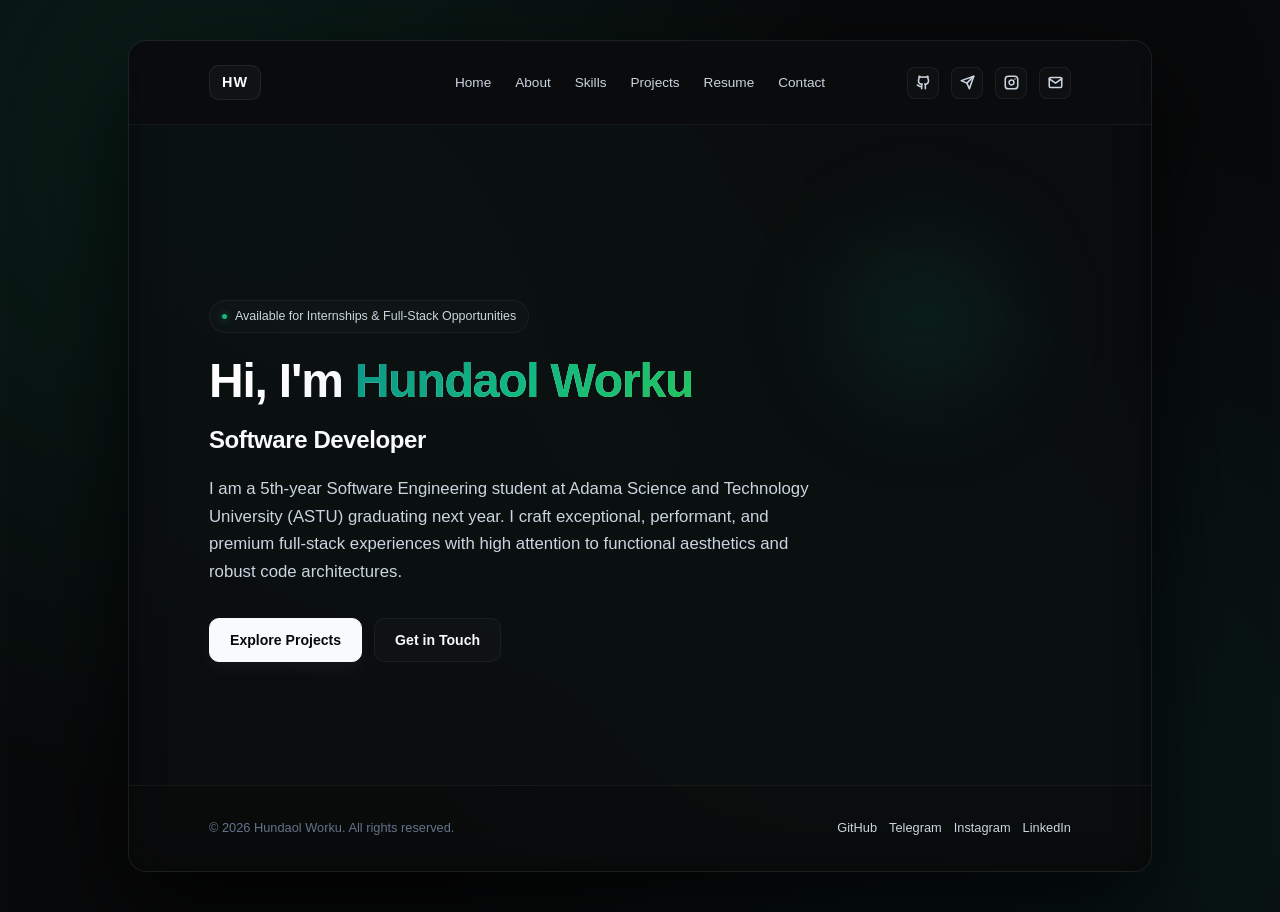
==== index.html @ 6eaacdf2 "base code push to github look and feel made technical edites to be preformed on next update" ====
<!doctype html>
<html lang="en">
  <head>
    <meta charset="UTF-8" />
    <meta name="viewport" content="width=device-width, initial-scale=1.0" />
    <title>Home | Hundaol Worku</title>
    <link rel="stylesheet" href="/src/index.css" />
  </head>
  <body>
    <!-- Center Main Container -->
    <div class="portfolio-container" id="portfolio-root">
      
      <!-- Sticky Navigation Bar Inside the Container -->
      <header class="navbar" id="site-header">
        <a href="index.html" class="logo-badge" id="nav-logo">HW</a>
        <nav class="nav-links" id="nav-links">
          <a href="index.html" class="nav-link">Home</a>
          <a href="about.html" class="nav-link">About</a>
          <a href="skills.html" class="nav-link">Skills</a>
          <a href="projects.html" class="nav-link">Projects</a>
          <a href="resume.html" class="nav-link">Resume</a>
          <a href="contact.html" class="nav-link">Contact</a>
        </nav>
        <div class="nav-socials" id="nav-social-shortcuts">
          <a href="https://github.com" target="_blank" rel="noopener noreferrer" class="nav-social-icon" aria-label="GitHub">
            <svg width="15" height="15" viewBox="0 0 24 24" fill="none" stroke="currentColor" stroke-width="2.5" stroke-linecap="round" stroke-linejoin="round"><path d="M15 22v-4a4.8 4.8 0 0 0-1-3.5c3 0 6-2 6-5.5.08-1.25-.27-2.48-1-3.5.28-1.15.28-2.35 0-3.5 0 0-1 0-3 1.5-2.64-.5-5.36-.5-8 0C6 2 5 2 5 2c-.3 1.15-.3 2.35 0 3.5A5.403 5.403 0 0 0 4 9c0 3.5 3 5.5 6 5.5-.39.49-.68 1.05-.85 1.65-.17.6-.22 1.23-.15 1.85v4"></path><path d="M9 18c-4.51 2-5-2-7-2"></path></svg>
          </a>
          <a href="https://t.me" target="_blank" rel="noopener noreferrer" class="nav-social-icon" aria-label="Telegram">
            <svg width="15" height="15" viewBox="0 0 24 24" fill="none" stroke="currentColor" stroke-width="2.5" stroke-linecap="round" stroke-linejoin="round"><line x1="22" y1="2" x2="11" y2="13"></line><polygon points="22 2 15 22 11 13 2 9 22 2"></polygon></svg>
          </a>
          <a href="https://instagram.com" target="_blank" rel="noopener noreferrer" class="nav-social-icon" aria-label="Instagram">
            <svg width="15" height="15" viewBox="0 0 24 24" fill="none" stroke="currentColor" stroke-width="2.5" stroke-linecap="round" stroke-linejoin="round"><rect x="2" y="2" width="20" height="20" rx="5" ry="5"></rect><path d="M16 11.37A4 4 0 1 1 12.63 8 4 4 0 0 1 16 11.37z"></path><line x1="17.5" y1="6.5" x2="17.51" y2="6.5"></line></svg>
          </a>
          <a href="mailto:hundaolworku1949@gmail.com" class="nav-social-icon" aria-label="Email">
            <svg width="15" height="15" viewBox="0 0 24 24" fill="none" stroke="currentColor" stroke-width="2.5" stroke-linecap="round" stroke-linejoin="round"><path d="M4 4h16c1.1 0 2 .9 2 2v12c0 1.1-.9 2-2 2H4c-1.1 0-2-.9-2-2V6c0-1.1.9-2 2-2z"></path><polyline points="22,6 12,13 2,6"></polyline></svg>
          </a>
        </div>
        <button class="menu-toggle" id="menu-toggle" aria-label="Toggle Navigation Menu">
          <svg width="22" height="22" viewBox="0 0 24 24" fill="none" stroke="currentColor" stroke-width="2.5" stroke-linecap="round" stroke-linejoin="round">
            <line x1="4" x2="20" y1="12" y2="12"></line>
            <line x1="4" x2="20" y1="6" y2="6"></line>
            <line x1="4" x2="20" y1="18" y2="18"></line>
          </svg>
        </button>
      </header>

      <!-- Main Home Content Section -->
      <main>
        <section class="section hero-wrapper" id="home-section">
          <div class="accent-blur-glow"></div>
          
          <div class="intro-badge" id="live-status">
            <span class="pulse-dot"></span>
            Available for Internships & Full-Stack Opportunities
          </div>
          
          <h1 class="main-heading" id="hero-title">
            Hi, I'm <span class="gradient-text">Hundaol Worku</span>
          </h1>
          
          <h2 class="sub-heading" id="hero-subtitle">
            Software Developer
          </h2>
          
          <p class="lead-text" id="hero-description">
            I am a 5th-year Software Engineering student at Adama Science and Technology University (ASTU) graduating next year. I craft exceptional, performant, and premium full-stack experiences with high attention to functional aesthetics and robust code architectures.
          </p>
          
          <div class="btn-group" id="hero-buttons">
            <a href="projects.html" class="btn btn-primary" id="btn-projects">Explore Projects</a>
            <a href="contact.html" class="btn btn-secondary" id="btn-contact">Get in Touch</a>
          </div>
        </section>
      </main>

      <!-- Reusable Footer Inside the Container -->
      <footer class="footer" id="site-footer">
        <div id="footer-copyright">© 2026 Hundaol Worku. All rights reserved.</div>
        <div class="footer-socials" id="footer-socials">
          <a href="https://github.com" target="_blank" rel="noopener noreferrer" class="footer-link">GitHub</a>
          <a href="https://t.me" target="_blank" rel="noopener noreferrer" class="footer-link">Telegram</a>
          <a href="https://instagram.com" target="_blank" rel="noopener noreferrer" class="footer-link">Instagram</a>
          <a href="https://linkedin.com" target="_blank" rel="noopener noreferrer" class="footer-link">LinkedIn</a>
        </div>
      </footer>

    </div>

    <script type="module" src="/src/main.ts"></script>
  </body>
</html>
---- src/index.css ----
/* 
  Hundaol Worku - Professional Portfolio
  Master Custom Stylesheet (Apple-inspired Dark Charcoal & Pure Ambient Glassmorphism)
*/

@import "tailwindcss";

:root {
  /* Premium Dark Charcoal Base with green tint */
  --bg-primary: #08090a;
  --bg-secondary: rgba(14, 16, 18, 0.45);
  --bg-card: rgba(18, 20, 22, 0.55);
  --bg-glass: rgba(12, 14, 16, 0.72);
  --bg-navbar: rgba(10, 12, 14, 0.85);
  
  /* High-Contrast Accessible Neutral Text */
  --text-primary: #f8fafc;
  --text-secondary: #cbd5e1;
  --text-muted: #64748b;
  
  /* Slightly Greenish Glow & Emerald-Mint Accents */
  --accent-teal: #0d9488;
  --accent-cyan: #14b8a6;
  --accent-emerald: #10b981;
  --accent-emerald-dark: #059669;
  
  --accent-gradient: linear-gradient(135deg, #0d9488, #10b981, #22c55e);
  --radial-glow: radial-gradient(circle at 50% 50%, rgba(16, 185, 129, 0.12) 0%, transparent 70%);
  
  /* Glassmorphic Boundaries */
  --border-glass: rgba(255, 255, 255, 0.05);
  --border-glass-bright: rgba(255, 255, 255, 0.12);
  --blur-glass: 24px;
  
  /* Design Rhythms */
  --radius-xl: 24px;
  --radius-lg: 18px;
  --radius-md: 12px;
  --radius-sm: 6px;
  
  --transition-smooth: all 0.4s cubic-bezier(0.16, 1, 0.3, 1);
  --transition-fast: all 0.2s cubic-bezier(0.16, 1, 0.3, 1);
}

* {
  box-sizing: border-box;
  margin: 0;
  padding: 0;
  scrollbar-width: thin;
  scrollbar-color: rgba(20, 184, 166, 0.15) transparent;
}

body {
  background-color: var(--bg-primary);
  background-image: 
    radial-gradient(circle at 15% 15%, rgba(16, 185, 129, 0.12) 0%, transparent 50%),
    radial-gradient(circle at 85% 85%, rgba(13, 148, 136, 0.1) 0%, transparent 50%),
    radial-gradient(circle at 50% 50%, rgba(34, 197, 94, 0.06) 0%, transparent 60%);
  color: var(--text-primary);
  font-family: -apple-system, BlinkMacSystemFont, "SF Pro Display", "SF Pro Text", "Segoe UI", Roboto, Helvetica, Arial, sans-serif;
  line-height: 1.625;
  min-height: 100vh;
  display: flex;
  justify-content: center;
  align-items: flex-start;
  overflow-x: hidden;
  -webkit-font-smoothing: antialiased;
  -moz-osx-font-smoothing: grayscale;
}

/* Scrollbar styling */
::-webkit-scrollbar {
  width: 6px;
  height: 6px;
}
::-webkit-scrollbar-track {
  background: transparent;
}
::-webkit-scrollbar-thumb {
  background: rgba(20, 184, 166, 0.18);
  border-radius: 3px;
}
::-webkit-scrollbar-thumb:hover {
  background: rgba(16, 185, 129, 0.35);
}

/* Master Centered Container */
.portfolio-container {
  width: 80%;
  max-width: 1300px;
  margin: 40px auto;
  background: var(--bg-glass);
  backdrop-filter: blur(28px);
  -webkit-backdrop-filter: blur(28px);
  border: 1px solid rgba(255, 255, 255, 0.07);
  border-radius: var(--radius-lg);
  box-shadow: 
    0 40px 100px rgba(0, 0, 0, 0.8),
    inset 0 1px 0 rgba(255, 255, 255, 0.08),
    inset 0 0 32px rgba(0, 0, 0, 0.5);
  position: relative;
  display: flex;
  flex-direction: column;
  min-height: calc(100vh - 80px);
}

@media (max-width: 1024px) {
  .portfolio-container {
    width: 90%;
    margin: 20px auto;
    border-radius: 16px;
    min-height: calc(100vh - 40px);
  }
}

@media (max-width: 640px) {
  .portfolio-container {
    width: 95%;
    margin: 10px auto;
    border-radius: var(--radius-md);
    min-height: calc(100vh - 20px);
  }
}

/* Navigation Bar */
.navbar {
  position: sticky;
  top: 0;
  z-index: 100;
  display: flex;
  justify-content: space-between;
  align-items: center;
  padding: 16px 28px;
  background: rgba(10, 12, 14, 0.85);
  backdrop-filter: blur(30px);
  -webkit-backdrop-filter: blur(30px);
  border-bottom: 1px solid rgba(255, 255, 255, 0.05);
  border-top-left-radius: inherit;
  border-top-right-radius: inherit;
  transition: var(--transition-smooth);
}

@media (min-width: 1025px) {
  .navbar {
    display: grid;
    grid-template-columns: 1fr auto 1fr;
    align-items: center;
    padding: 24px 80px; /* Aligns perfectly with layout margins */
  }
  
  .logo-badge {
    justify-self: start; /* Hardware HW badge will never stretch horizontally */
  }
  
  .nav-links {
    justify-self: center; /* Symmetrical center navigation */
    gap: 1.5rem;
  }
  
  .nav-socials {
    display: flex;
    justify-self: end; /* Socials align cleanly of the end */
    gap: 12px;
  }
}

@media (max-width: 1024px) {
  .navbar {
    padding: 18px 40px;
  }
}

@media (max-width: 768px) {
  .navbar {
    padding: 14px 24px;
  }
}

.logo-badge {
  display: inline-flex;
  align-items: center;
  justify-content: center;
  padding: 5px 12px;
  background: rgba(255, 255, 255, 0.03);
  border: 1px solid rgba(255, 255, 255, 0.08);
  border-radius: 10px;
  font-weight: 700;
  color: var(--text-primary);
  text-decoration: none;
  letter-spacing: 1px;
  font-size: 0.9rem;
  transition: var(--transition-smooth);
}

.logo-badge:hover {
  background: rgba(255, 255, 255, 0.06);
  border-color: rgba(20, 184, 166, 0.4);
  transform: translateY(-1px);
}

.nav-links {
  display: flex;
  align-items: center;
  gap: 1.25rem;
}

.nav-link {
  font-size: 0.85rem;
  font-weight: 500;
  color: var(--text-secondary);
  text-decoration: none;
  transition: var(--transition-fast);
  padding: 4px 2px;
  position: relative;
}

.nav-link:hover {
  color: var(--text-primary);
}

.nav-link.active {
  color: var(--text-primary);
}

.nav-link.active::after {
  content: '';
  position: absolute;
  bottom: -4px;
  left: 0;
  right: 0;
  height: 2px;
  background: var(--accent-gradient);
  border-radius: 1px;
}

/* Desktop End Alignment for Social Links */
.nav-socials {
  display: none;
  align-items: center;
  gap: 12px;
}

@media (min-width: 1025px) {
  .nav-socials {
    display: flex;
    justify-content: flex-end;
  }
}

.nav-social-icon {
  display: inline-flex;
  align-items: center;
  justify-content: center;
  width: 32px;
  height: 32px;
  background: rgba(255, 255, 255, 0.02);
  border: 1px solid rgba(255, 255, 255, 0.06);
  border-radius: 8px;
  color: var(--text-secondary);
  transition: var(--transition-smooth);
  text-decoration: none;
}

.nav-social-icon:hover {
  background: rgba(20, 184, 166, 0.08);
  border-color: rgba(20, 184, 166, 0.3);
  color: var(--accent-teal);
  transform: translateY(-1.5px);
  box-shadow: 0 4px 12px rgba(20, 184, 166, 0.1);
}

/* Mobile Nav Toggle */
.menu-toggle {
  display: none;
  background: none;
  border: none;
  color: var(--text-primary);
  cursor: pointer;
  padding: 4px;
  z-index: 110;
}

@media (max-width: 1024px) {
  .menu-toggle {
    display: block;
  }
  .nav-links {
    display: none;
    position: absolute;
    top: 100%;
    left: 0;
    right: 0;
    flex-direction: column;
    background: rgba(10, 10, 12, 0.98);
    backdrop-filter: blur(25px);
    -webkit-backdrop-filter: blur(25px);
    border-bottom: 1px solid var(--border-glass);
    padding: 20px;
    gap: 1.25rem;
    align-items: stretch;
    text-align: center;
  }
  .nav-links.mobile-open {
    display: flex;
  }
  .nav-link {
    font-size: 1rem;
    padding: 8px;
  }
}

/* Main Content Area */
main {
  flex-grow: 1;
  display: flex;
  flex-direction: column;
}

.section {
  padding: 84px 80px; /* Cozy ultra-luxurious spacing aligned to margins */
  opacity: 0;
  transform: translateY(12px);
  animation: pageFadeIn 0.6s cubic-bezier(0.16, 1, 0.3, 1) forwards;
}

@keyframes pageFadeIn {
  to {
    opacity: 1;
    transform: translateY(0);
  }
}

@media (max-width: 1024px) {
  .section {
    padding: 56px 40px;
  }
}

@media (max-width: 768px) {
  .section {
    padding: 40px 24px;
  }
}

/* Micro Elements */
.badge {
  display: inline-block;
  padding: 4px 10px;
  background: rgba(20, 184, 166, 0.08);
  border: 1px solid rgba(20, 184, 166, 0.15);
  border-radius: 100px;
  font-size: 0.72rem;
  font-weight: 600;
  text-transform: uppercase;
  letter-spacing: 0.5px;
  color: var(--accent-teal);
  margin-bottom: 16px;
}

.intro-badge {
  display: inline-flex;
  align-items: center;
  gap: 8px;
  padding: 5px 12px;
  background: rgba(255, 255, 255, 0.02);
  border: 1px solid var(--border-glass);
  border-radius: 100px;
  font-size: 0.78rem;
  font-weight: 500;
  color: var(--text-secondary);
  margin-bottom: 20px;
}

.intro-badge .pulse-dot {
  width: 5px;
  height: 5px;
  background-color: var(--accent-emerald);
  border-radius: 50%;
  box-shadow: 0 0 8px rgba(16, 185, 129, 0.6);
  animation: pulse 2.2s infinite;
}

@keyframes pulse {
  0% { transform: scale(0.95); box-shadow: 0 0 0 0 rgba(16, 185, 129, 0.5); }
  70% { transform: scale(1); box-shadow: 0 0 0 6px rgba(16, 185, 129, 0); }
  100% { transform: scale(0.95); box-shadow: 0 0 0 0 rgba(16, 185, 129, 0); }
}

.main-heading {
  font-size: 3rem;
  font-weight: 800;
  line-height: 1.15;
  letter-spacing: -1.2px;
  margin-bottom: 12px;
  background: linear-gradient(to right, #ffffff, #e2e8f0);
  -webkit-background-clip: text;
  -webkit-text-fill-color: transparent;
}

@media (max-width: 768px) {
  .main-heading {
    font-size: 2.22rem;
    letter-spacing: -0.8px;
  }
}

.sub-heading {
  font-size: 1.5rem;
  font-weight: 600;
  letter-spacing: -0.4px;
  margin-bottom: 16px;
  color: var(--text-primary);
}

.section-title {
  font-size: 2rem;
  font-weight: 700;
  letter-spacing: -0.8px;
  margin-bottom: 6px;
  color: var(--text-primary);
}

.section-subtitle {
  font-size: 0.92rem;
  color: var(--text-secondary);
  margin-bottom: 36px;
  max-width: 520px;
}

.gradient-text {
  background: var(--accent-gradient);
  -webkit-background-clip: text;
  -webkit-text-fill-color: transparent;
}

.lead-text {
  font-size: 1.05rem;
  color: var(--text-secondary);
  line-height: 1.65;
  max-width: 600px;
  margin-bottom: 32px;
}

/* Home Hero Custom Layouts */
.hero-wrapper {
  display: flex;
  flex-direction: column;
  justify-content: center;
  align-items: flex-start;
  min-height: calc(100vh - 240px);
  padding-bottom: 32px;
}

@media (max-width: 768px) {
  .hero-wrapper {
    min-height: auto;
    padding-top: 20px;
  }
}

.accent-blur-glow {
  position: absolute;
  top: 10%;
  right: 10%;
  width: 250px;
  height: 250px;
  background: radial-gradient(circle, rgba(16, 185, 129, 0.15) 0%, transparent 70%);
  filter: blur(48px);
  pointer-events: none;
  z-index: 0;
}

/* Button UI system */
.btn-group {
  display: flex;
  gap: 12px;
  flex-wrap: wrap;
  z-index: 10;
}

.btn {
  display: inline-flex;
  align-items: center;
  justify-content: center;
  gap: 6px;
  padding: 10px 20px;
  font-size: 0.88rem;
  font-weight: 600;
  border-radius: 10px;
  text-decoration: none;
  cursor: pointer;
  transition: var(--transition-smooth);
}

.btn-primary {
  background: var(--text-primary);
  color: var(--bg-primary);
  border: 1px solid var(--text-primary);
  box-shadow: 0 8px 16px rgba(255, 255, 255, 0.04);
}

.btn-primary:hover {
  background: transparent;
  color: var(--text-primary);
  border-color: rgba(20, 184, 166, 0.6);
  transform: translateY(-1.5px);
  box-shadow: 0 10px 24px rgba(20, 184, 166, 0.15);
}

.btn-secondary {
  background: rgba(255, 255, 255, 0.02);
  color: var(--text-primary);
  border: 1px solid var(--border-glass);
}

.btn-secondary:hover {
  background: rgba(255, 255, 255, 0.06);
  border-color: var(--border-glass-bright);
  transform: translateY(-1.5px);
}

/* About Layout */
.about-grid {
  display: grid;
  grid-template-columns: 1.2fr 1fr;
  gap: 40px;
  align-items: start;
}

@media (max-width: 968px) {
  .about-grid {
    grid-template-columns: 1fr;
    gap: 32px;
  }
}

.profile-narrative p {
  color: var(--text-secondary);
  font-size: 0.95rem;
  margin-bottom: 20px;
}

.profile-card {
  background: var(--bg-card);
  border: 1px solid var(--border-glass);
  border-radius: var(--radius-md);
  padding: 24px;
  transition: var(--transition-smooth);
}

.profile-card:hover {
  border-color: rgba(20, 184, 166, 0.2);
  transform: translateY(-3px);
}

.profile-fact-title {
  font-size: 1.1rem;
  font-weight: 700;
  margin-bottom: 18px;
  display: flex;
  align-items: center;
  gap: 8px;
}

.profile-fact-list {
  list-style: none;
  display: flex;
  flex-direction: column;
  gap: 12px;
}

.profile-fact-item {
  display: flex;
  justify-content: space-between;
  border-bottom: 1px solid var(--border-glass);
  padding-bottom: 8px;
}

.profile-fact-item:last-child {
  border-bottom: none;
  padding-bottom: 0;
}

.fact-label {
  color: var(--text-muted);
  font-size: 0.85rem;
}

.fact-value {
  font-weight: 500;
  font-size: 0.85rem;
  color: var(--text-primary);
}

/* Skills Category Filter */
.skills-filter-container {
  display: flex;
  gap: 8px;
  margin-bottom: 28px;
  flex-wrap: wrap;
}

.filter-btn {
  background: rgba(255, 255, 255, 0.02);
  border: 1px solid var(--border-glass);
  color: var(--text-secondary);
  padding: 6px 14px;
  font-size: 0.82rem;
  font-weight: 500;
  border-radius: 100px;
  cursor: pointer;
  transition: var(--transition-fast);
}

.filter-btn:hover {
  background: rgba(255, 255, 255, 0.05);
  color: var(--text-primary);
}

.filter-btn.active {
  background: var(--text-primary);
  color: var(--bg-primary);
  border-color: var(--text-primary);
}

.skills-grid {
  display: grid;
  grid-template-columns: repeat(auto-fill, minmax(200px, 1fr));
  gap: 16px;
}

.skill-card {
  background: var(--bg-card);
  border: 1px solid var(--border-glass);
  border-radius: var(--radius-md);
  padding: 20px;
  display: flex;
  flex-direction: column;
  gap: 12px;
  transition: var(--transition-smooth);
}

.skill-card:hover {
  border-color: rgba(20, 184, 166, 0.3);
  transform: translateY(-3px);
  box-shadow: 0 8px 24px rgba(0, 0, 0, 0.4);
}

.skill-icon-wrap {
  width: 38px;
  height: 38px;
  background: rgba(255, 255, 255, 0.02);
  border-radius: 8px;
  display: flex;
  align-items: center;
  justify-content: center;
  color: var(--accent-teal);
}

.skill-title {
  font-weight: 600;
  font-size: 0.98rem;
}

.skill-desc {
  font-size: 0.8rem;
  color: var(--text-secondary);
}

.skill-card.filtered-out {
  display: none;
}

/* Time-axis / Experience timeline */
.timeline {
  position: relative;
  display: flex;
  flex-direction: column;
  gap: 32px;
}

.timeline::before {
  content: '';
  position: absolute;
  top: 8px;
  bottom: 8px;
  left: 12px;
  width: 1px;
  background: linear-gradient(to bottom, var(--border-glass), rgba(20, 184, 166, 0.2), var(--border-glass));
}

.timeline-item {
  position: relative;
  padding-left: 36px;
  opacity: 0;
  transform: translateY(12px);
  animation: pageFadeIn 0.6s cubic-bezier(0.16, 1, 0.3, 1) forwards;
}

.timeline-dot {
  position: absolute;
  left: 8px;
  top: 8px;
  width: 9px;
  height: 9px;
  border-radius: 50%;
  background: var(--bg-primary);
  border: 2px solid var(--accent-teal);
  box-shadow: 0 0 8px var(--accent-teal);
  z-index: 2;
  transition: var(--transition-fast);
}

.timeline-item:hover .timeline-dot {
  background: var(--accent-emerald);
  transform: scale(1.15);
}

.timeline-header {
  display: flex;
  justify-content: space-between;
  align-items: flex-start;
  margin-bottom: 6px;
  flex-wrap: wrap;
  gap: 6px;
}

.timeline-title {
  font-size: 1.15rem;
  font-weight: 700;
  color: var(--text-primary);
}

.timeline-meta {
  font-size: 0.85rem;
  font-weight: 500;
  color: var(--accent-teal);
}

.timeline-period {
  font-size: 0.8rem;
  color: var(--text-muted);
}

.timeline-sub {
  font-size: 0.88rem;
  color: var(--text-secondary);
  font-weight: 500;
  margin-bottom: 8px;
}

.timeline-desc {
  font-size: 0.85rem;
  color: var(--text-secondary);
  border-left: 1px solid rgba(255, 255, 255, 0.05);
  padding-left: 12px;
}

/* Projects Showcase */
.projects-grid {
  display: grid;
  grid-template-columns: repeat(2, 1fr);
  gap: 20px;
}

@media (max-width: 900px) {
  .projects-grid {
    grid-template-columns: 1fr;
  }
}

.project-card {
  background: var(--bg-card);
  border: 1px solid var(--border-glass);
  border-radius: var(--radius-md);
  overflow: hidden;
  display: flex;
  flex-direction: column;
  transition: var(--transition-smooth);
  position: relative;
}

.project-card:hover {
  border-color: rgba(20, 184, 166, 0.3);
  transform: translateY(-4px);
  box-shadow: 0 16px 32px rgba(0, 0, 0, 0.5);
}

.project-image-placeholder {
  height: 180px;
  background: linear-gradient(135deg, rgba(16, 16, 20, 0.8) 0%, rgba(26, 26, 34, 0.9) 100%);
  border-bottom: 1px solid var(--border-glass);
  position: relative;
  overflow: hidden;
  display: flex;
  align-items: center;
  justify-content: center;
}

.project-brand-badge {
  position: absolute;
  top: 12px;
  right: 12px;
  padding: 3px 8px;
  background: rgba(255, 255, 255, 0.03);
  border: 1px solid rgba(255, 255, 255, 0.06);
  border-radius: 6px;
  font-size: 0.7rem;
  color: var(--text-secondary);
  font-weight: 500;
}

.project-overlay-glow {
  position: absolute;
  width: 120px;
  height: 120px;
  background: radial-gradient(circle, rgba(20, 184, 166, 0.1) 0%, transparent 70%);
  filter: blur(15px);
}

.project-card-details {
  padding: 20px;
  display: flex;
  flex-direction: column;
  flex-grow: 1;
  gap: 12px;
}

.project-card-heading {
  font-weight: 700;
  font-size: 1.1rem;
  color: var(--text-primary);
}

.project-card-desc {
  font-size: 0.85rem;
  color: var(--text-secondary);
  line-height: 1.45;
  flex-grow: 1;
}

.project-tags {
  display: flex;
  gap: 6px;
  flex-wrap: wrap;
}

.project-tag {
  font-size: 0.68rem;
  padding: 2px 6px;
  background: rgba(255, 255, 255, 0.02);
  border: 1px solid var(--border-glass);
  border-radius: 4px;
  color: var(--text-secondary);
}

.project-links {
  display: flex;
  gap: 10px;
  margin-top: 4px;
}

.project-link-btn {
  flex: 1;
  text-align: center;
  font-size: 0.78rem;
  padding: 8px;
  border-radius: 6px;
  text-decoration: none;
  font-weight: 600;
  transition: var(--transition-fast);
}

.project-link-btn-primary {
  background: rgba(255, 255, 255, 0.04);
  border: 1px solid var(--border-glass);
  color: var(--text-primary);
}

.project-link-btn-primary:hover {
  background: rgba(20, 184, 166, 0.08);
  border-color: rgba(20, 184, 166, 0.3);
}

.project-link-btn-secondary {
  background: transparent;
  border: 1px solid transparent;
  color: var(--text-secondary);
}

.project-link-btn-secondary:hover {
  color: var(--text-primary);
}

/* Education Cards Grid */
.edu-block {
  background: var(--bg-card);
  border: 1px solid var(--border-glass);
  border-radius: var(--radius-md);
  padding: 30px;
  display: flex;
  flex-direction: column;
  gap: 24px;
}

@media (max-width: 768px) {
  .edu-block {
    padding: 18px;
    gap: 16px;
  }
}

.edu-grid {
  display: grid;
  grid-template-columns: 1fr 2.5fr;
  gap: 32px;
  border-bottom: 1px solid var(--border-glass);
  padding-bottom: 24px;
}

.edu-grid:last-of-type {
  border-bottom: none;
  padding-bottom: 0;
}

@media (max-width: 768px) {
  .edu-grid {
    grid-template-columns: 1fr;
    gap: 12px;
    padding-bottom: 18px;
  }
}

.edu-institution-wrap {
  display: flex;
  flex-direction: column;
  gap: 4px;
}

.edu-title {
  font-size: 1.35rem;
  font-weight: 700;
  color: var(--text-primary);
}

.edu-years {
  font-size: 0.8rem;
  font-weight: 600;
  color: var(--accent-teal);
}

.edu-details {
  display: flex;
  flex-direction: column;
  gap: 10px;
}

.edu-subtitle {
  font-size: 1.05rem;
  font-weight: 600;
  color: var(--text-primary);
}

.edu-list {
  list-style: none;
  display: flex;
  flex-direction: column;
  gap: 8px;
}

.edu-item {
  position: relative;
  padding-left: 16px;
  color: var(--text-secondary);
  font-size: 0.88rem;
}

.edu-item::after {
  content: "➔";
  position: absolute;
  left: 0;
  top: 1px;
  font-size: 0.72rem;
  color: var(--accent-teal);
}

/* Contact layout */
.contact-grid {
  display: grid;
  grid-template-columns: 1fr 1.3fr;
  gap: 40px;
}

@media (max-width: 968px) {
  .contact-grid {
    grid-template-columns: 1fr;
    gap: 32px;
  }
}

.contact-info {
  display: flex;
  flex-direction: column;
  gap: 24px;
}

.contact-channels {
  display: flex;
  flex-direction: column;
  gap: 12px;
}

.channel-card {
  background: var(--bg-card);
  border: 1px solid var(--border-glass);
  border-radius: var(--radius-md);
  padding: 14px 18px;
  display: flex;
  align-items: center;
  gap: 14px;
  text-decoration: none;
  transition: var(--transition-smooth);
}

.channel-card:hover {
  border-color: rgba(20, 184, 166, 0.3);
  transform: translateX(3px);
  background: rgba(255, 255, 255, 0.01);
}

.channel-icon {
  width: 36px;
  height: 36px;
  border-radius: 8px;
  background: rgba(255, 255, 255, 0.02);
  display: flex;
  align-items: center;
  justify-content: center;
  color: var(--accent-teal);
  transition: var(--transition-fast);
}

.channel-card:hover .channel-icon {
  background: var(--accent-gradient);
  color: var(--bg-primary);
}

.channel-details {
  display: flex;
  flex-direction: column;
}

.channel-label {
  font-size: 0.7rem;
  text-transform: uppercase;
  letter-spacing: 0.5px;
  color: var(--text-muted);
}

.channel-value {
  font-weight: 600;
  font-size: 0.88rem;
  color: var(--text-primary);
}

.contact-form {
  background: var(--bg-card);
  border: 1px solid var(--border-glass);
  border-radius: var(--radius-md);
  padding: 28px;
  display: flex;
  flex-direction: column;
  gap: 18px;
  position: relative;
}

@media (max-width: 640px) {
  .contact-form {
    padding: 18px;
  }
}

.form-group {
  display: flex;
  flex-direction: column;
  gap: 6px;
}

.form-label {
  font-size: 0.8rem;
  font-weight: 500;
  color: var(--text-secondary);
}

.form-input {
  background: rgba(0, 0, 0, 0.25);
  border: 1px solid var(--border-glass);
  border-radius: 6px;
  padding: 10px 14px;
  font-size: 0.88rem;
  color: var(--text-primary);
  font-family: var(--font-sans);
  transition: var(--transition-fast);
}

.form-input:focus {
  outline: none;
  border-color: var(--accent-teal);
  box-shadow: 0 0 0 2px rgba(20, 184, 166, 0.12);
}

.form-textarea {
  resize: vertical;
  min-height: 100px;
}

.form-notification {
  display: none;
  position: absolute;
  top: 0;
  left: 0;
  right: 0;
  bottom: 0;
  background: rgba(10, 10, 12, 0.98);
  backdrop-filter: blur(8px);
  border-radius: var(--radius-md);
  align-items: center;
  justify-content: center;
  flex-direction: column;
  gap: 12px;
  padding: 28px;
  text-align: center;
  z-index: 10;
  animation: fadeIn 0.25s ease forwards;
}

.success-icon {
  width: 44px;
  height: 44px;
  border-radius: 50%;
  background: rgba(16, 185, 129, 0.08);
  border: 1.5px solid var(--accent-emerald);
  color: var(--accent-emerald);
  display: flex;
  align-items: center;
  justify-content: center;
}

@keyframes fadeIn {
  from { opacity: 0; }
  to { opacity: 1; }
}

/* Resume Layout & A4 Sheet Preview Mockup */
.resume-layout {
  display: flex;
  flex-direction: column;
  gap: 24px;
}

.resume-download-bar {
  background: var(--bg-card);
  border: 1px solid var(--border-glass);
  border-radius: var(--radius-md);
  padding: 18px 24px;
  display: flex;
  justify-content: space-between;
  align-items: center;
  flex-wrap: wrap;
  gap: 12px;
}

@media (max-width: 640px) {
  .resume-download-bar {
    padding: 16px;
    flex-direction: column;
    text-align: center;
  }
}

.resume-info-wrap {
  display: flex;
  flex-direction: column;
  gap: 2px;
}

.resume-tagline {
  font-size: 1rem;
  font-weight: 700;
  color: var(--text-primary);
}

.resume-file-meta {
  font-size: 0.8rem;
  color: var(--text-muted);
}

.resume-viewer-mock {
  background: var(--bg-card);
  border: 1px solid var(--border-glass);
  border-radius: var(--radius-md);
  padding: 28px;
  position: relative;
  overflow: hidden;
  box-shadow: inset 0 0 30px rgba(0, 0, 0, 0.3);
}

@media (max-width: 768px) {
  .resume-viewer-mock {
    padding: 14px;
  }
}

.resume-preview-doc {
  background: #ffffff;
  color: #1e293b;
  border-radius: 6px;
  padding: 36px;
  box-shadow: 0 8px 32px rgba(0, 0, 0, 0.4);
  max-width: 740px;
  margin: 0 auto;
}

@media (max-width: 640px) {
  .resume-preview-doc {
    padding: 18px;
  }
}

.resume-header {
  border-bottom: 1.5px solid #e2e8f0;
  padding-bottom: 14px;
  margin-bottom: 18px;
  text-align: center;
}

.resume-name {
  font-size: 1.625rem;
  font-weight: 800;
  color: #0d1e2d;
  letter-spacing: -0.4px;
  margin-bottom: 2px;
}

.resume-subtitle-text {
  font-size: 0.8rem;
  color: #64748b;
  font-weight: 600;
  text-transform: uppercase;
  letter-spacing: 0.5px;
}

.resume-contacts-row {
  display: flex;
  justify-content: center;
  gap: 12px;
  font-size: 0.75rem;
  color: #64748b;
  margin-top: 6px;
  flex-wrap: wrap;
}

.resume-section-title {
  font-size: 0.9rem;
  font-weight: 700;
  text-transform: uppercase;
  letter-spacing: 0.5px;
  color: #0f766e;
  margin-bottom: 8px;
  border-bottom: 1px solid #f1f5f9;
  padding-bottom: 2px;
}

.resume-grid-block {
  margin-bottom: 18px;
}

.resume-item-wrap {
  margin-bottom: 12px;
}

.resume-item-head {
  display: flex;
  justify-content: space-between;
  font-weight: 700;
  font-size: 0.85rem;
  color: #1e293b;
  margin-bottom: 2px;
}

.resume-item-sub {
  font-weight: 500;
  font-size: 0.8rem;
  color: #64748b;
  margin-bottom: 4px;
}

.resume-bullet {
  font-size: 0.8rem;
  color: #334155;
  margin-bottom: 3px;
  padding-left: 10px;
  position: relative;
}

.resume-bullet::before {
  content: "•";
  position: absolute;
  left: 0;
  color: #0f766e;
}

.resume-skills-block {
  display: flex;
  gap: 6px;
  flex-wrap: wrap;
}

.resume-skill-pill {
  font-size: 0.72rem;
  padding: 2px 6px;
  background: #f1f5f9;
  border-radius: 4px;
  color: #334155;
  font-weight: 500;
}

/* Footer layout */
.footer {
  margin-top: auto;
  padding: 32px 80px; /* Perfectly aligned to the 80px margins down to the pixel! */
  border-top: 1px solid var(--border-glass);
  border-bottom-left-radius: inherit;
  border-bottom-right-radius: inherit;
  display: flex;
  justify-content: space-between;
  align-items: center;
  font-size: 0.8rem;
  color: var(--text-muted);
  background: rgba(10, 10, 12, 0.4);
}

@media (max-width: 1024px) {
  .footer {
    padding: 24px 40px;
  }
}

@media (max-width: 768px) {
  .footer {
    padding: 20px 24px;
    flex-direction: column;
    gap: 12px;
    text-align: center;
  }
}

.footer-socials {
  display: flex;
  gap: 12px;
}

.footer-link {
  color: var(--text-secondary);
  text-decoration: none;
  transition: var(--transition-fast);
}

.footer-link:hover {
  color: var(--text-primary);
}
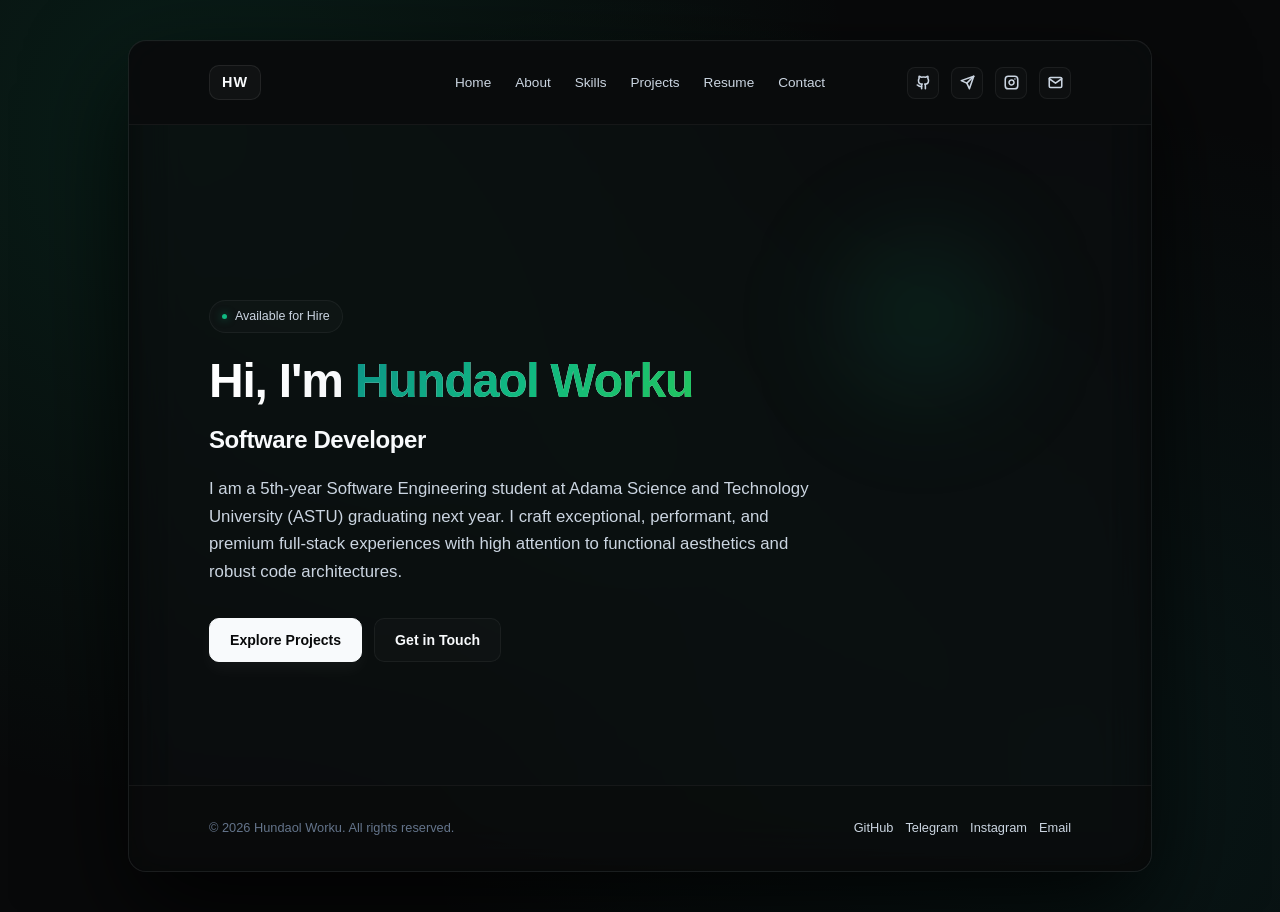
==== commit a49df2bf: "reposive ui/ux made a cpmplet functionality only needs data implementation" ====
--- a/index.html
+++ b/index.html
@@ -51,7 +51,7 @@
           
           <div class="intro-badge" id="live-status">
             <span class="pulse-dot"></span>
-            Available for Internships & Full-Stack Opportunities
+            Available for Hire
           </div>
           
           <h1 class="main-heading" id="hero-title">
@@ -80,7 +80,7 @@
           <a href="https://github.com" target="_blank" rel="noopener noreferrer" class="footer-link">GitHub</a>
           <a href="https://t.me" target="_blank" rel="noopener noreferrer" class="footer-link">Telegram</a>
           <a href="https://instagram.com" target="_blank" rel="noopener noreferrer" class="footer-link">Instagram</a>
-          <a href="https://linkedin.com" target="_blank" rel="noopener noreferrer" class="footer-link">LinkedIn</a>
+          <a href="mailto:hundaol@example.com" class="footer-link">Email</a>
         </div>
       </footer>
 
--- a/src/index.css
+++ b/src/index.css
@@ -1369,3 +1369,409 @@
 .footer-link:hover {
   color: var(--text-primary);
 }
+
+/* ==========================================================================
+   INTERACTIVE POPUPS, SKILLS PROGRESS BARS & REFINEMENTS
+   ========================================================================== */
+
+/* Skill progress bar layout */
+.skill-progress-wrap {
+  margin-top: 14px;
+  display: flex;
+  align-items: center;
+  gap: 12px;
+}
+
+.skill-progress-bar {
+  flex: 1;
+  height: 6px;
+  background: rgba(255, 255, 255, 0.05);
+  border-radius: 99px;
+  overflow: hidden;
+  border: 1px solid rgba(255, 255, 255, 0.02);
+}
+
+.skill-progress-fill {
+  height: 100%;
+  background: linear-gradient(90deg, #10b981 0%, #14b8a6 100%);
+  border-radius: 99px;
+  width: 0%; /* Dynamic fill via script */
+  transition: width 1.2s cubic-bezier(0.16, 1, 0.3, 1);
+}
+
+.skill-progress-value {
+  font-family: var(--font-mono, monospace);
+  font-size: 0.75rem;
+  color: var(--text-secondary);
+  font-weight: 500;
+  min-width: 32px;
+  text-align: right;
+}
+
+/* Premium Glass Modal Overlay with visible depth separation and strong dark blur */
+.modal-backdrop {
+  position: fixed;
+  inset: 0;
+  z-index: 2000; /* Ensure it stays above everything, including the sticky header and sidebar */
+  background: rgba(4, 5, 8, 0.82); /* Dark overlay */
+  display: flex;
+  align-items: center;
+  justify-content: center;
+  padding: 20px;
+  opacity: 0;
+  backdrop-filter: blur(0px);
+  -webkit-backdrop-filter: blur(0px);
+  transition: opacity 0.35s cubic-bezier(0.16, 1, 0.3, 1), backdrop-filter 0.35s cubic-bezier(0.16, 1, 0.3, 1);
+  pointer-events: none;
+}
+
+.modal-backdrop.visible {
+  opacity: 1;
+  backdrop-filter: blur(18px) saturate(140%);
+  -webkit-backdrop-filter: blur(18px) saturate(140%);
+  pointer-events: auto;
+}
+
+.modal-box {
+  width: 100%;
+  max-width: 680px;
+  max-height: calc(100vh - 32px); /* Never exceeds viewport height on desktop, tablet, and mobile */
+  background: rgba(14, 16, 20, 0.95);
+  border: 1px solid rgba(255, 255, 255, 0.08);
+  border-radius: 16px;
+  box-shadow: 
+    0 30px 70px rgba(0, 0, 0, 0.95),
+    inset 0 1px 0 rgba(255, 255, 255, 0.1);
+  transform: translateY(20px) scale(0.97);
+  transition: transform 0.3s cubic-bezier(0.16, 1, 0.3, 1);
+  overflow: hidden;
+  display: flex;
+  flex-direction: column;
+  position: relative;
+}
+
+.modal-backdrop.visible .modal-box {
+  transform: translateY(0) scale(1);
+}
+
+.modal-content-scroll {
+  padding: 28px 32px;
+  overflow-y: auto; /* Content area scrolls internally */
+  flex-grow: 1; /* Fills remaining container block */
+  scrollbar-width: thin;
+}
+
+@media (max-width: 640px) {
+  .modal-content-scroll {
+    padding: 20px;
+  }
+}
+
+/* Close action button */
+.modal-close-btn {
+  position: absolute;
+  top: 16px;
+  right: 16px;
+  width: 32px;
+  height: 32px;
+  border-radius: 50%;
+  background: rgba(255, 255, 255, 0.04);
+  border: 1px solid rgba(255, 255, 255, 0.08);
+  display: flex;
+  align-items: center;
+  justify-content: center;
+  color: var(--text-secondary);
+  cursor: pointer;
+  transition: var(--transition-fast);
+  z-index: 2010;
+}
+
+.modal-close-btn:hover {
+  background: rgba(255, 255, 255, 0.1);
+  color: var(--text-primary);
+  transform: scale(1.05);
+}
+
+/* Resume preview modal specific styling */
+.modal-resume-container {
+  border: 1px solid rgba(255, 255, 255, 0.05);
+  border-radius: 8px;
+  background: rgba(0, 0, 0, 0.2);
+  padding: 4px;
+  margin-top: 16px;
+}
+
+/* Spacers & section gap controls */
+section.section + section.section {
+  margin-top: 64px;
+}
+
+/* Modal details tags and typography */
+.modal-heading {
+  font-size: 1.5rem;
+  font-weight: 700;
+  letter-spacing: -0.5px;
+  color: var(--text-primary);
+  margin-bottom: 6px;
+  line-height: 1.25;
+}
+
+.modal-subheading {
+  font-size: 0.85rem;
+  font-family: var(--font-mono, monospace);
+  color: #10b981;
+  text-transform: uppercase;
+  letter-spacing: 1px;
+  margin-bottom: 24px;
+}
+
+.modal-section-title {
+  font-size: 0.9rem;
+  font-weight: 600;
+  text-transform: uppercase;
+  letter-spacing: 0.05em;
+  color: var(--text-primary);
+  border-bottom: 1px solid rgba(255, 255, 255, 0.07);
+  padding-bottom: 8px;
+  margin-bottom: 12px;
+  margin-top: 20px;
+}
+
+.modal-body-text {
+  font-size: 0.95rem;
+  line-height: 1.6;
+  color: var(--text-secondary);
+  margin-bottom: 18px;
+}
+
+.modal-tags {
+  display: flex;
+  flex-wrap: wrap;
+  gap: 8px;
+  margin-bottom: 20px;
+}
+
+.modal-tag-pill {
+  font-size: 0.75rem;
+  padding: 4px 10px;
+  background: rgba(255, 255, 255, 0.03);
+  border: 1px solid rgba(255, 255, 255, 0.06);
+  border-radius: 6px;
+  color: var(--text-secondary);
+}
+
+.modal-footer {
+  margin-top: 28px;
+  padding-top: 18px;
+  border-top: 1px solid rgba(255, 255, 255, 0.07);
+  display: flex;
+  justify-content: flex-end;
+  gap: 12px;
+}
+
+/* Credential container styling */
+.cred-card {
+  padding: 24px;
+  background: rgba(255, 255, 255, 0.02);
+  border: 1px solid rgba(255, 255, 255, 0.04);
+  border-radius: 12px;
+  transition: var(--transition-smooth);
+}
+
+.cred-card:hover {
+  background: rgba(255, 255, 255, 0.04);
+  border-color: rgba(16, 185, 129, 0.15);
+}
+
+/* Animated Hamburger toggle button styling */
+.menu-toggle {
+  display: none;
+  background: none;
+  border: none;
+  cursor: pointer;
+  z-index: 1010;
+  width: 24px;
+  height: 20px;
+  flex-direction: column;
+  justify-content: space-between;
+  padding: 0;
+}
+
+.menu-toggle span {
+  display: block;
+  width: 100%;
+  height: 2px;
+  background-color: var(--text-primary);
+  border-radius: 2px;
+  transition: transform 0.3s cubic-bezier(0.16, 1, 0.3, 1), opacity 0.3s ease, background-color 0.3s ease;
+}
+
+.menu-toggle.open span:nth-child(1) {
+  transform: translateY(9px) rotate(45deg);
+}
+
+.menu-toggle.open span:nth-child(2) {
+  opacity: 0;
+}
+
+.menu-toggle.open span:nth-child(3) {
+  transform: translateY(-9px) rotate(-45deg);
+}
+
+@media (max-width: 1024px) {
+  .menu-toggle {
+    display: flex;
+  }
+}
+
+/* Modern Side Drawer Navigation (Restored to beautiful right-side positioning and premium glass colors) */
+.mobile-sidebar-backdrop {
+  position: fixed;
+  inset: 0;
+  z-index: 1005; /* Above navbar but below modal-backdrop */
+  background: rgba(4, 5, 8, 0.7);
+  opacity: 0;
+  pointer-events: none;
+  backdrop-filter: blur(0px);
+  -webkit-backdrop-filter: blur(0px);
+  transition: opacity 0.3s ease, backdrop-filter 0.3s ease;
+}
+
+.mobile-sidebar-backdrop.active {
+  opacity: 1;
+  pointer-events: auto;
+  backdrop-filter: blur(12px);
+  -webkit-backdrop-filter: blur(12px);
+}
+
+.mobile-sidebar {
+  position: fixed;
+  top: 16px;
+  right: 16px; /* Floating on the right side */
+  width: clamp(235px, 32vw, 290px); /* Dynamically scales wider on tablets/PCs, sleek on phones */
+  height: calc(100vh - 32px); /* Beautifully shorter page layout proportion */
+  max-height: min(72vh, 640px); /* Proportional to screen height, capped to stay compact yet balanced */
+  min-height: 380px; /* Protect links from compressing on extremely short desktop windows/landscape */
+  z-index: 1006;
+  background: rgba(10, 12, 16, 0.55); /* Cool transparent glassmorphic card base */
+  backdrop-filter: blur(24px) saturate(160%);
+  -webkit-backdrop-filter: blur(24px) saturate(160%);
+  border: 1px solid rgba(255, 255, 255, 0.09); /* Soft border enclosing the glass container shape */
+  border-radius: 16px; /* Elegant rounded outline */
+  box-shadow: 0 16px 40px rgba(0, 0, 0, 0.65); /* Rich outer dark shadow depth */
+  display: flex;
+  flex-direction: column;
+  transform: translateX(calc(100% + 24px)); /* Elegant offscreen slide out transition state */
+  transition: transform 0.35s cubic-bezier(0.16, 1, 0.3, 1);
+}
+
+.mobile-sidebar.active {
+  transform: translateX(0);
+}
+
+.mobile-sidebar-header {
+  padding: 24px;
+  display: flex;
+  justify-content: space-between;
+  align-items: center;
+  border-bottom: 1px solid rgba(255, 255, 255, 0.05);
+}
+
+.mobile-sidebar-close {
+  background: none;
+  border: none;
+  color: var(--text-secondary);
+  cursor: pointer;
+  padding: 4px;
+  display: flex;
+  align-items: center;
+  justify-content: center;
+  border-radius: 50%;
+  background: rgba(255, 255, 255, 0.03);
+  width: 32px;
+  height: 32px;
+  border: 1px solid rgba(255, 255, 255, 0.08);
+  transition: var(--transition-fast);
+}
+
+.mobile-sidebar-close:hover {
+  background: rgba(255, 255, 255, 0.08);
+  color: var(--text-primary);
+}
+
+.mobile-sidebar-body {
+  flex-grow: 1;
+  padding: 24px 20px;
+  overflow-y: auto;
+}
+
+.mobile-sidebar-links {
+  display: flex;
+  flex-direction: column;
+  gap: 16px;
+  align-items: flex-start;
+}
+
+.mobile-sidebar-link {
+  font-size: 0.95rem;
+  font-weight: 500;
+  color: var(--text-secondary);
+  text-decoration: none;
+  transition: var(--transition-fast);
+  padding: 3px 0;
+  display: inline-block;
+  position: relative;
+}
+
+.mobile-sidebar-link:hover {
+  color: var(--text-primary);
+}
+
+.mobile-sidebar-link.active {
+  color: var(--text-primary);
+}
+
+.mobile-sidebar-link.active::after {
+  content: '';
+  position: absolute;
+  bottom: -2px;
+  left: 0;
+  width: 100%; /* Only fits the text length of active page label */
+  height: 2px;
+  background: var(--accent-gradient);
+  border-radius: 1px;
+}
+
+.mobile-sidebar-footer {
+  padding: 24px;
+  border-top: 1px solid rgba(255, 255, 255, 0.05);
+  display: flex;
+  justify-content: center;
+}
+
+.mobile-sidebar-socials {
+  display: flex;
+  align-items: center;
+  gap: 16px;
+}
+
+.mobile-sidebar-socials svg {
+  width: 15px;
+  height: 15px;
+}
+
+.sidebar-social-dot {
+  color: rgba(255, 255, 255, 0.45);
+  font-size: 0.85rem;
+  font-weight: 800;
+  user-select: none;
+  pointer-events: none;
+  line-height: 1;
+}
+
+@media (min-width: 1025px) {
+  .mobile-sidebar, .mobile-sidebar-backdrop {
+    display: none !important;
+  }
+}
+
